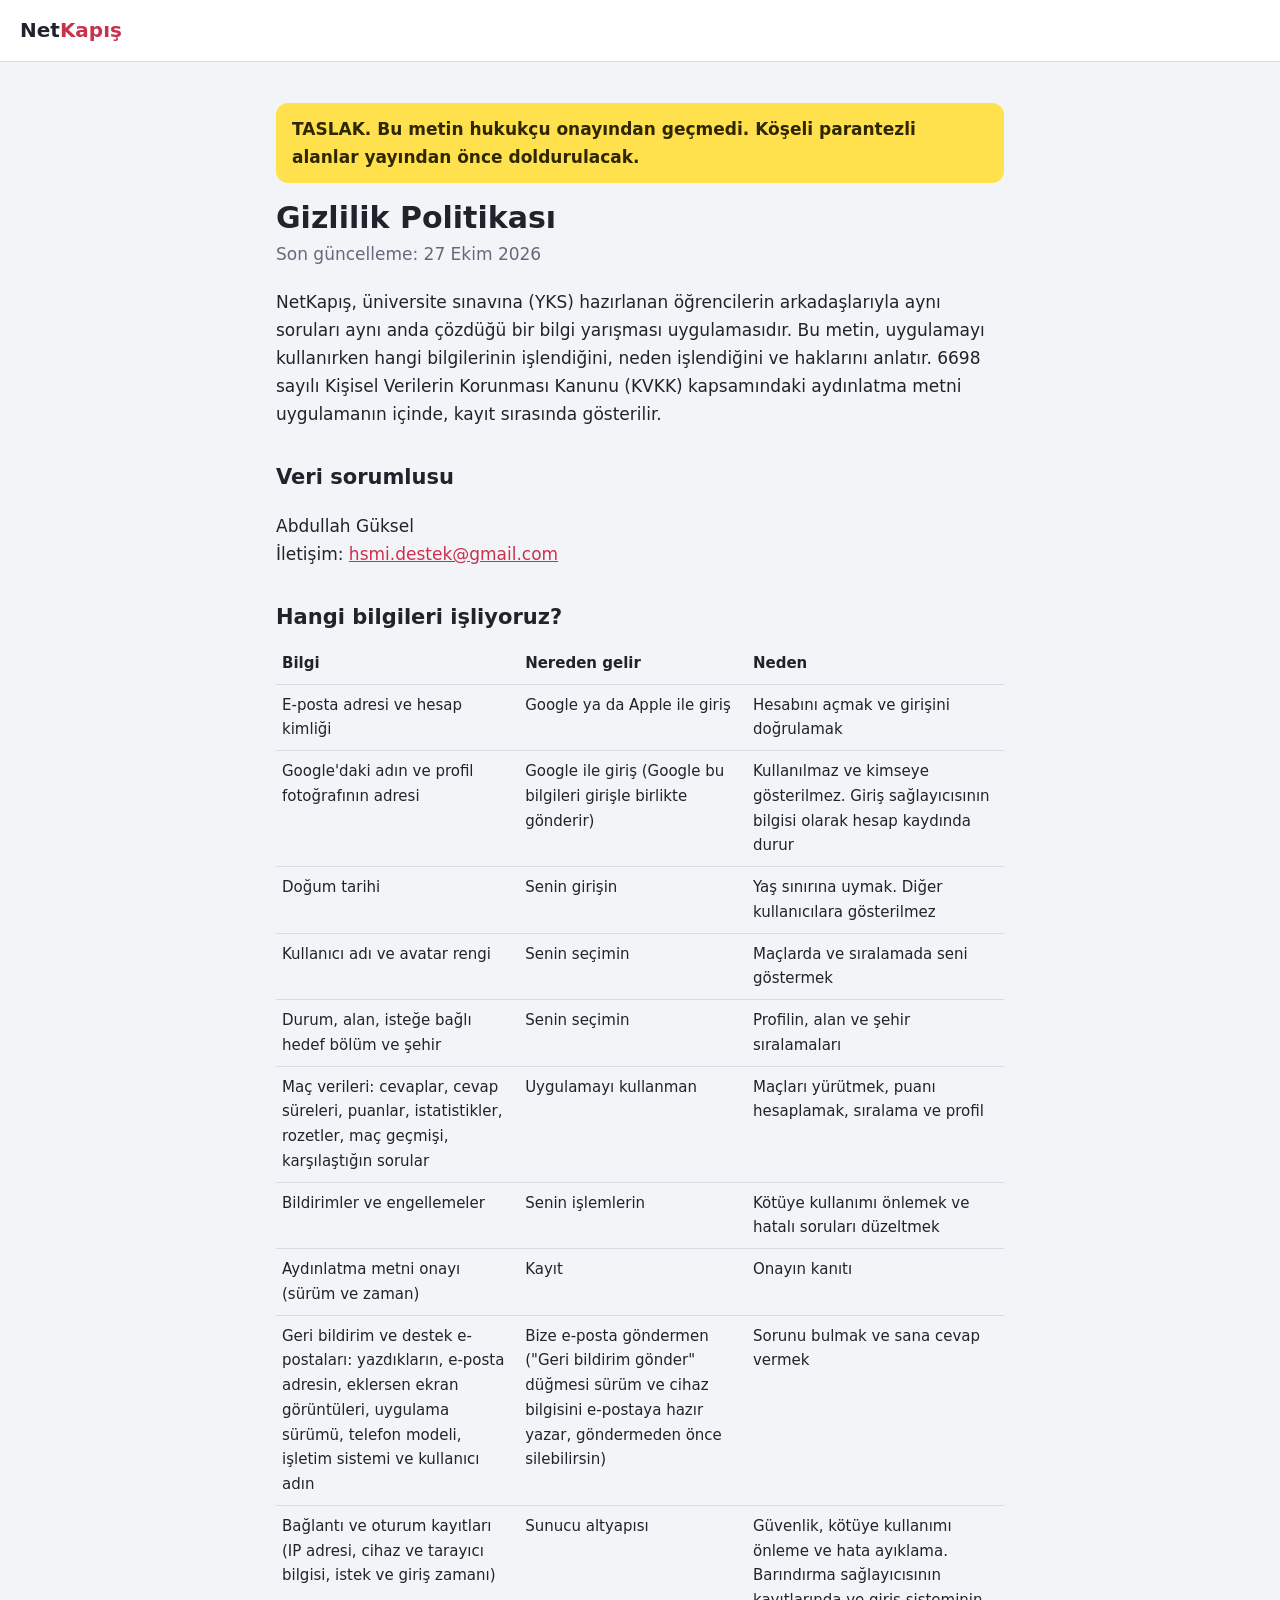
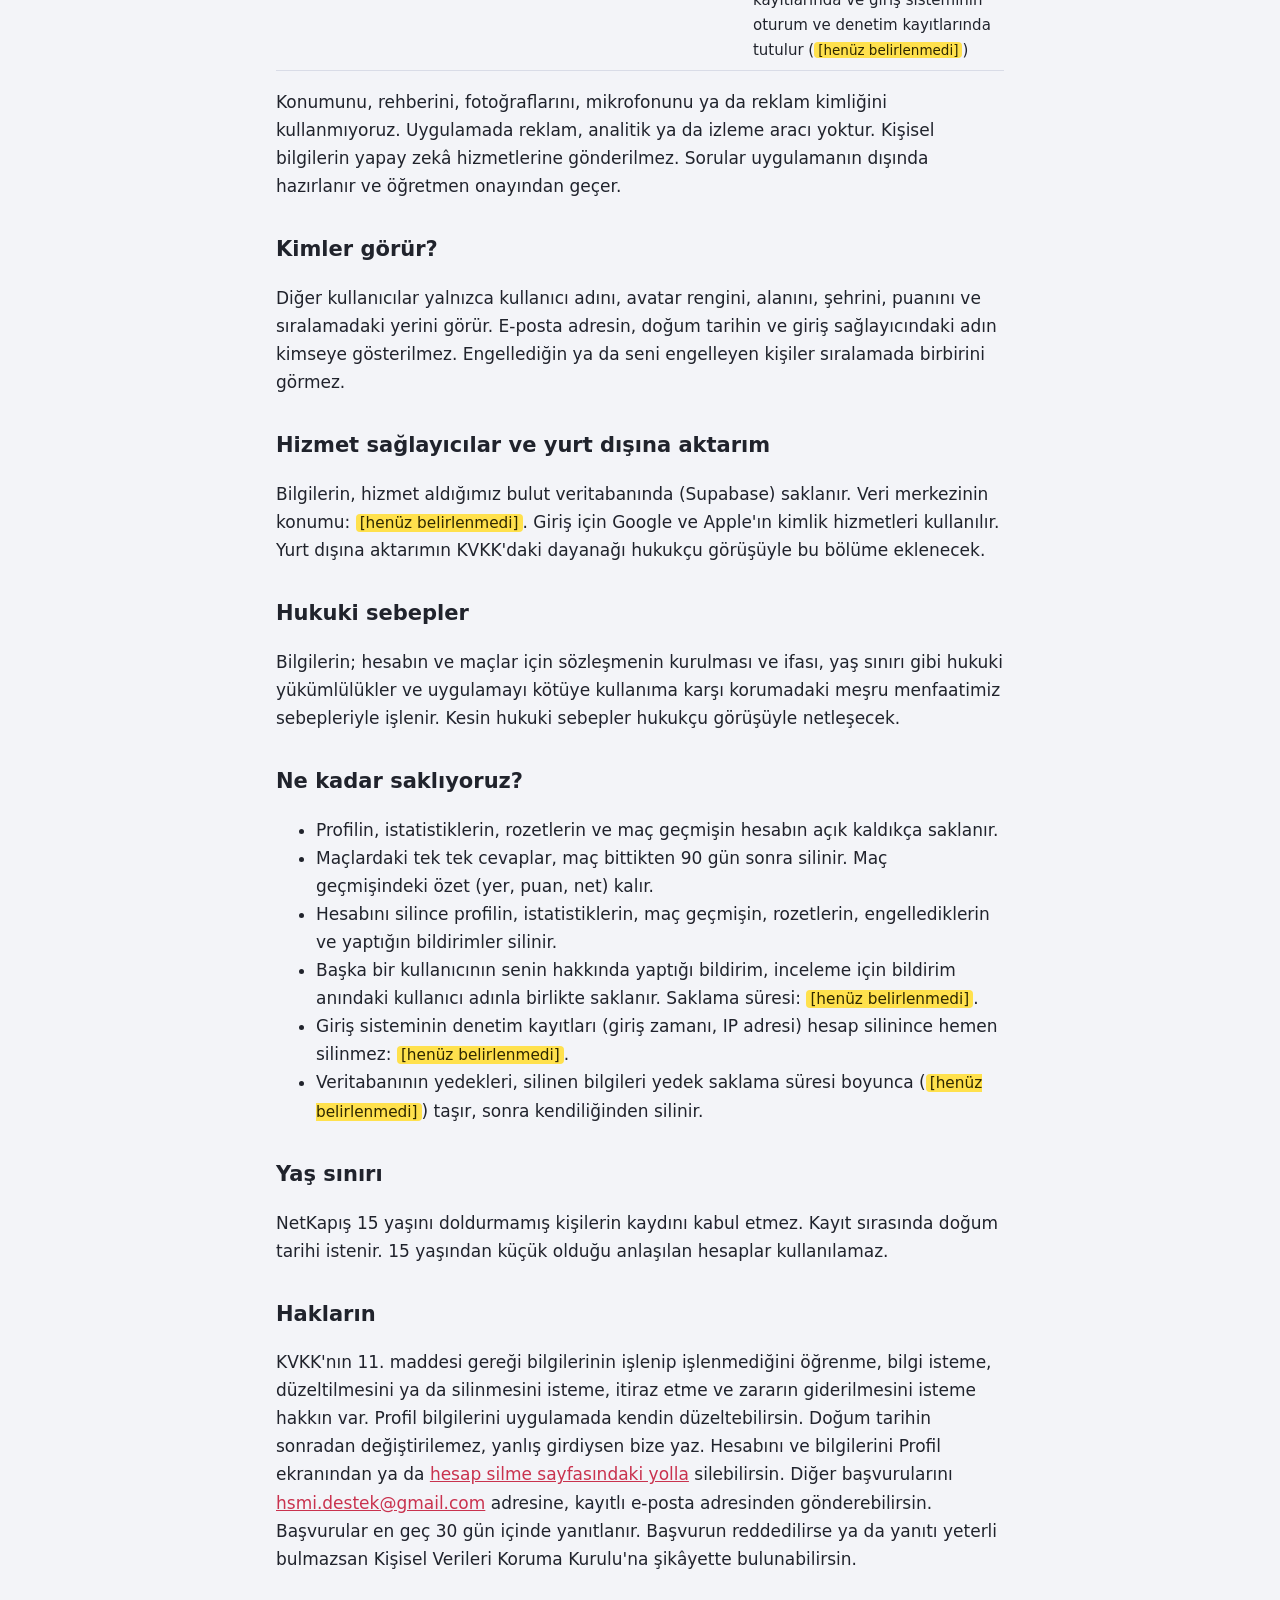
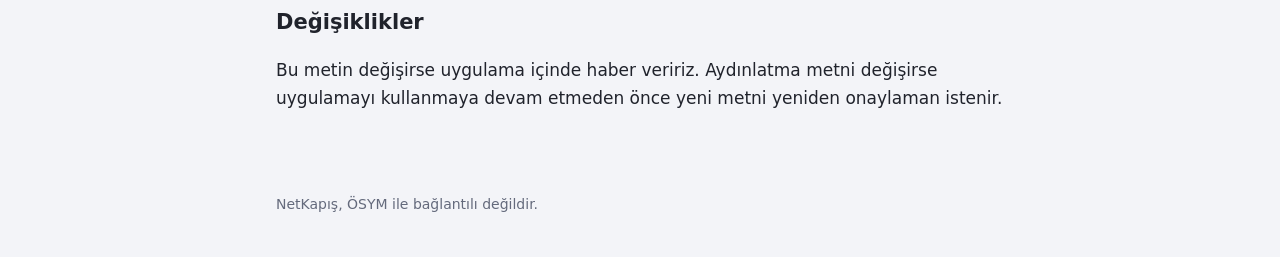
==== gizlilik.html @ 98bea541 "NetKapış yasal sayfaları: gizlilik politikası, kullanım koşulları, hesap silme (taslak)" ====
<!doctype html>
<html lang="tr">
  <head>
    <meta charset="utf-8" />
    <meta name="viewport" content="width=device-width, initial-scale=1" />
    <title>Gizlilik Politikası · NetKapış</title>
    <link rel="stylesheet" href="stil.css" />
  </head>
  <body>
    <header><a href="./">Net<span>Kapış</span></a></header>
    <main>
      <p class="taslak">TASLAK. Bu metin hukukçu onayından geçmedi. Köşeli parantezli alanlar yayından önce doldurulacak.</p>
      <h1>Gizlilik Politikası</h1>
      <p class="tarih">Son güncelleme: 27 Ekim 2026</p>

      <p>
        NetKapış, üniversite sınavına (YKS) hazırlanan öğrencilerin arkadaşlarıyla aynı soruları aynı anda çözdüğü bir bilgi
        yarışması uygulamasıdır. Bu metin, uygulamayı kullanırken hangi bilgilerinin işlendiğini, neden işlendiğini ve
        haklarını anlatır. 6698 sayılı Kişisel Verilerin Korunması Kanunu (KVKK) kapsamındaki aydınlatma metni uygulamanın
        içinde, kayıt sırasında gösterilir.
      </p>

      <h2>Veri sorumlusu</h2>
      <p>Abdullah Güksel<br />İletişim: <a href="mailto:hsmi.destek@gmail.com">hsmi.destek@gmail.com</a></p>

      <h2>Hangi bilgileri işliyoruz?</h2>
      <table>
        <tr><th>Bilgi</th><th>Nereden gelir</th><th>Neden</th></tr>
        <tr><td>E-posta adresi ve hesap kimliği</td><td>Google ya da Apple ile giriş</td><td>Hesabını açmak ve girişini doğrulamak</td></tr>
        <tr><td>Google'daki adın ve profil fotoğrafının adresi</td><td>Google ile giriş (Google bu bilgileri girişle birlikte gönderir)</td><td>Kullanılmaz ve kimseye gösterilmez. Giriş sağlayıcısının bilgisi olarak hesap kaydında durur</td></tr>
        <tr><td>Doğum tarihi</td><td>Senin girişin</td><td>Yaş sınırına uymak. Diğer kullanıcılara gösterilmez</td></tr>
        <tr><td>Kullanıcı adı ve avatar rengi</td><td>Senin seçimin</td><td>Maçlarda ve sıralamada seni göstermek</td></tr>
        <tr><td>Durum, alan, isteğe bağlı hedef bölüm ve şehir</td><td>Senin seçimin</td><td>Profilin, alan ve şehir sıralamaları</td></tr>
        <tr><td>Maç verileri: cevaplar, cevap süreleri, puanlar, istatistikler, rozetler, maç geçmişi, karşılaştığın sorular</td><td>Uygulamayı kullanman</td><td>Maçları yürütmek, puanı hesaplamak, sıralama ve profil</td></tr>
        <tr><td>Bildirimler ve engellemeler</td><td>Senin işlemlerin</td><td>Kötüye kullanımı önlemek ve hatalı soruları düzeltmek</td></tr>
        <tr><td>Aydınlatma metni onayı (sürüm ve zaman)</td><td>Kayıt</td><td>Onayın kanıtı</td></tr>
        <tr><td>Geri bildirim ve destek e-postaları: yazdıkların, e-posta adresin, eklersen ekran görüntüleri, uygulama sürümü, telefon modeli, işletim sistemi ve kullanıcı adın</td><td>Bize e-posta göndermen ("Geri bildirim gönder" düğmesi sürüm ve cihaz bilgisini e-postaya hazır yazar, göndermeden önce silebilirsin)</td><td>Sorunu bulmak ve sana cevap vermek</td></tr>
        <tr><td>Bağlantı ve oturum kayıtları (IP adresi, cihaz ve tarayıcı bilgisi, istek ve giriş zamanı)</td><td>Sunucu altyapısı</td><td>Güvenlik, kötüye kullanımı önleme ve hata ayıklama. Barındırma sağlayıcısının kayıtlarında ve giriş sisteminin oturum ve denetim kayıtlarında tutulur (<span class="eksik">[henüz belirlenmedi]</span>)</td></tr>
      </table>
      <p>
        Konumunu, rehberini, fotoğraflarını, mikrofonunu ya da reklam kimliğini kullanmıyoruz. Uygulamada reklam, analitik
        ya da izleme aracı yoktur. Kişisel bilgilerin yapay zekâ hizmetlerine gönderilmez. Sorular uygulamanın dışında
        hazırlanır ve öğretmen onayından geçer.
      </p>

      <h2>Kimler görür?</h2>
      <p>
        Diğer kullanıcılar yalnızca kullanıcı adını, avatar rengini, alanını, şehrini, puanını ve sıralamadaki yerini
        görür. E-posta adresin, doğum tarihin ve giriş sağlayıcındaki adın kimseye gösterilmez. Engellediğin ya da seni
        engelleyen kişiler sıralamada birbirini görmez.
      </p>

      <h2>Hizmet sağlayıcılar ve yurt dışına aktarım</h2>
      <p>
        Bilgilerin, hizmet aldığımız bulut veritabanında (Supabase) saklanır. Veri merkezinin konumu: <span class="eksik">[henüz belirlenmedi]</span>. Giriş
        için Google ve Apple'ın kimlik hizmetleri kullanılır. Yurt dışına aktarımın KVKK'daki dayanağı hukukçu görüşüyle bu
        bölüme eklenecek.
      </p>

      <h2>Hukuki sebepler</h2>
      <p>
        Bilgilerin; hesabın ve maçlar için sözleşmenin kurulması ve ifası, yaş sınırı gibi hukuki yükümlülükler ve
        uygulamayı kötüye kullanıma karşı korumadaki meşru menfaatimiz sebepleriyle işlenir. Kesin hukuki sebepler
        hukukçu görüşüyle netleşecek. 
      </p>

      <h2>Ne kadar saklıyoruz?</h2>
      <ul>
        <li>Profilin, istatistiklerin, rozetlerin ve maç geçmişin hesabın açık kaldıkça saklanır.</li>
        <li>Maçlardaki tek tek cevaplar, maç bittikten 90 gün sonra silinir. Maç geçmişindeki özet (yer, puan, net) kalır.</li>
        <li>Hesabını silince profilin, istatistiklerin, maç geçmişin, rozetlerin, engellediklerin ve yaptığın bildirimler silinir.</li>
        <li>
          Başka bir kullanıcının senin hakkında yaptığı bildirim, inceleme için bildirim anındaki kullanıcı adınla birlikte
          saklanır. Saklama süresi: <span class="eksik">[henüz belirlenmedi]</span>.
        </li>
        <li>Giriş sisteminin denetim kayıtları (giriş zamanı, IP adresi) hesap silinince hemen silinmez: <span class="eksik">[henüz belirlenmedi]</span>.</li>
        <li>Veritabanının yedekleri, silinen bilgileri yedek saklama süresi boyunca (<span class="eksik">[henüz belirlenmedi]</span>) taşır, sonra kendiliğinden silinir.</li>
      </ul>

      <h2>Yaş sınırı</h2>
      <p>
        NetKapış 15 yaşını doldurmamış kişilerin kaydını kabul etmez. Kayıt sırasında doğum tarihi istenir. 15 yaşından
        küçük olduğu anlaşılan hesaplar kullanılamaz.
      </p>

      <h2>Hakların</h2>
      <p>
        KVKK'nın 11. maddesi gereği bilgilerinin işlenip işlenmediğini öğrenme, bilgi isteme, düzeltilmesini ya da
        silinmesini isteme, itiraz etme ve zararın giderilmesini isteme hakkın var. Profil bilgilerini uygulamada kendin
        düzeltebilirsin. Doğum tarihin sonradan değiştirilemez, yanlış girdiysen bize yaz. Hesabını ve bilgilerini
        Profil ekranından ya da <a href="hesap-silme.html">hesap silme sayfasındaki yolla</a> silebilirsin. Diğer başvurularını <a href="mailto:hsmi.destek@gmail.com">hsmi.destek@gmail.com</a> adresine, kayıtlı
        e-posta adresinden gönderebilirsin. Başvurular en geç 30 gün içinde yanıtlanır. Başvurun reddedilirse ya da
        yanıtı yeterli bulmazsan Kişisel Verileri Koruma Kurulu'na şikâyette bulunabilirsin.
      </p>

      <h2>Değişiklikler</h2>
      <p>
        Bu metin değişirse uygulama içinde haber veririz. Aydınlatma metni değişirse uygulamayı kullanmaya devam etmeden
        önce yeni metni yeniden onaylaman istenir.
      </p>
    </main>
    <footer>NetKapış, ÖSYM ile bağlantılı değildir.</footer>
  </body>
</html>
---- stil.css ----
:root {
  --kagit: #f3f4f8;
  --yuzey: #ffffff;
  --cizgi: #d9dce7;
  --murekkep: #20232c;
  --soluk: #646a7c;
  --optik: #c9324e;
  --fosfor: #ffe14d;
  color-scheme: light dark;
}
@media (prefers-color-scheme: dark) {
  :root {
    --kagit: #13151b;
    --yuzey: #1b1e26;
    --cizgi: #2d3140;
    --murekkep: #eceef4;
    --soluk: #9aa0b3;
    --optik: #ff6f86;
  }
}
* {
  box-sizing: border-box;
}
body {
  margin: 0;
  background: var(--kagit);
  color: var(--murekkep);
  font: 17px/1.65 system-ui, -apple-system, 'Segoe UI', Roboto, sans-serif;
}
header {
  background: var(--yuzey);
  border-bottom: 1px solid var(--cizgi);
  padding: 14px 20px;
}
header a {
  color: inherit;
  text-decoration: none;
  font-weight: 800;
  font-size: 20px;
}
header a span {
  color: var(--optik);
}
main {
  max-width: 760px;
  margin: 0 auto;
  padding: 24px 16px 64px;
}
h1 {
  font-size: 30px;
  line-height: 1.2;
  margin: 8px 0 4px;
}
h2 {
  font-size: 21px;
  margin: 32px 0 8px;
}
.tarih {
  color: var(--soluk);
  margin: 0 0 20px;
}
.taslak {
  background: var(--fosfor);
  color: #2e2700;
  border-radius: 12px;
  padding: 12px 16px;
  font-weight: 600;
}
table {
  width: 100%;
  border-collapse: collapse;
  font-size: 15px;
}
th,
td {
  text-align: left;
  vertical-align: top;
  border-bottom: 1px solid var(--cizgi);
  padding: 8px 6px;
}
a {
  color: var(--optik);
}
footer {
  max-width: 760px;
  margin: 0 auto;
  padding: 0 16px 40px;
  color: var(--soluk);
  font-size: 14px;
}

.eksik {
  background: var(--fosfor);
  color: #2e2700;
  border-radius: 4px;
  padding: 0 4px;
  font-size: 0.9em;
}
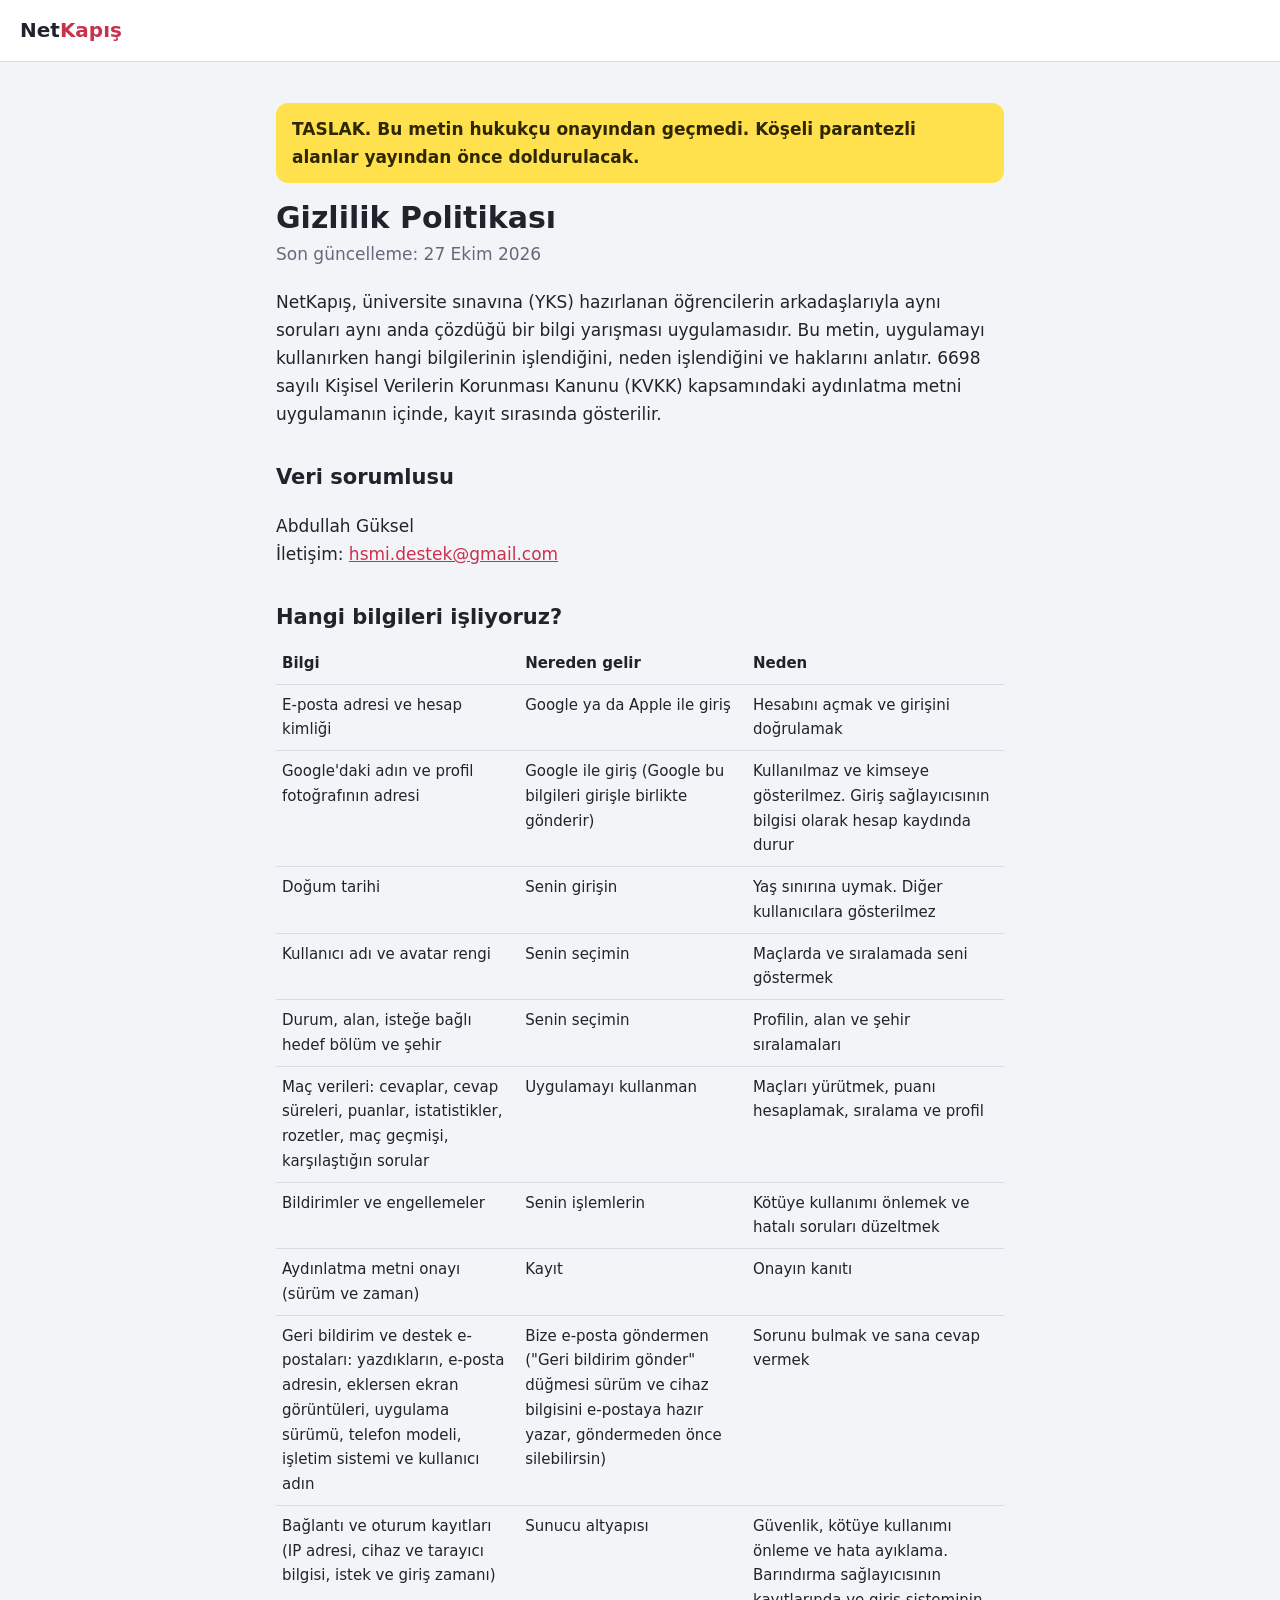
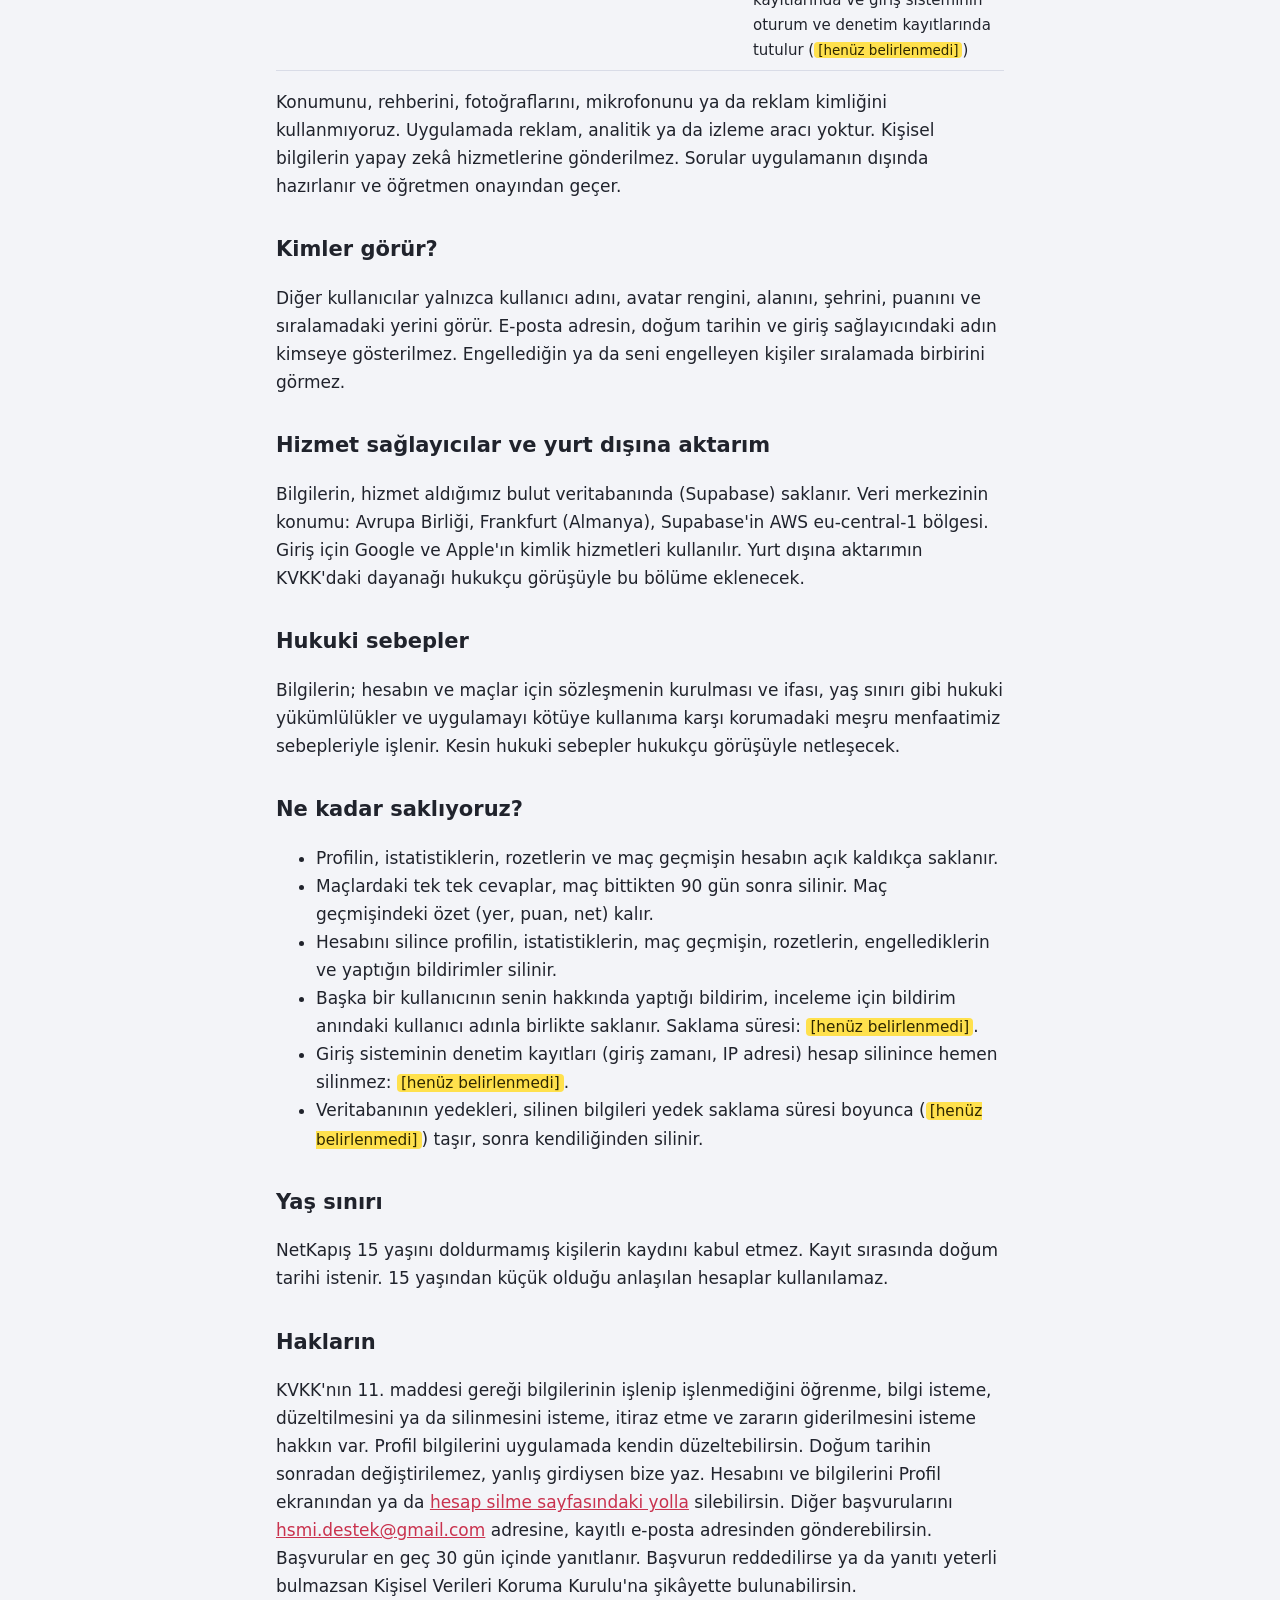
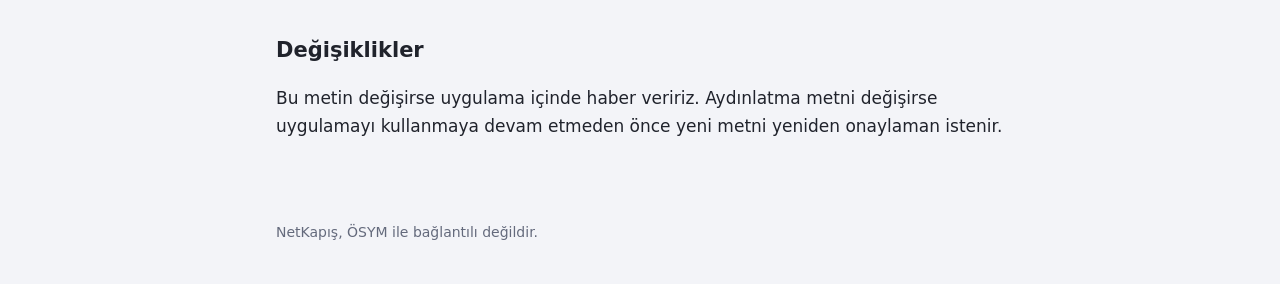
==== commit d201d5e6: "Gizlilik politikası: veri merkezi eklendi (Frankfurt)" ====
--- a/gizlilik.html
+++ b/gizlilik.html
@@ -52,7 +52,7 @@
 
       <h2>Hizmet sağlayıcılar ve yurt dışına aktarım</h2>
       <p>
-        Bilgilerin, hizmet aldığımız bulut veritabanında (Supabase) saklanır. Veri merkezinin konumu: <span class="eksik">[henüz belirlenmedi]</span>. Giriş
+        Bilgilerin, hizmet aldığımız bulut veritabanında (Supabase) saklanır. Veri merkezinin konumu: Avrupa Birliği, Frankfurt (Almanya), Supabase'in AWS eu-central-1 bölgesi. Giriş
         için Google ve Apple'ın kimlik hizmetleri kullanılır. Yurt dışına aktarımın KVKK'daki dayanağı hukukçu görüşüyle bu
         bölüme eklenecek.
       </p>
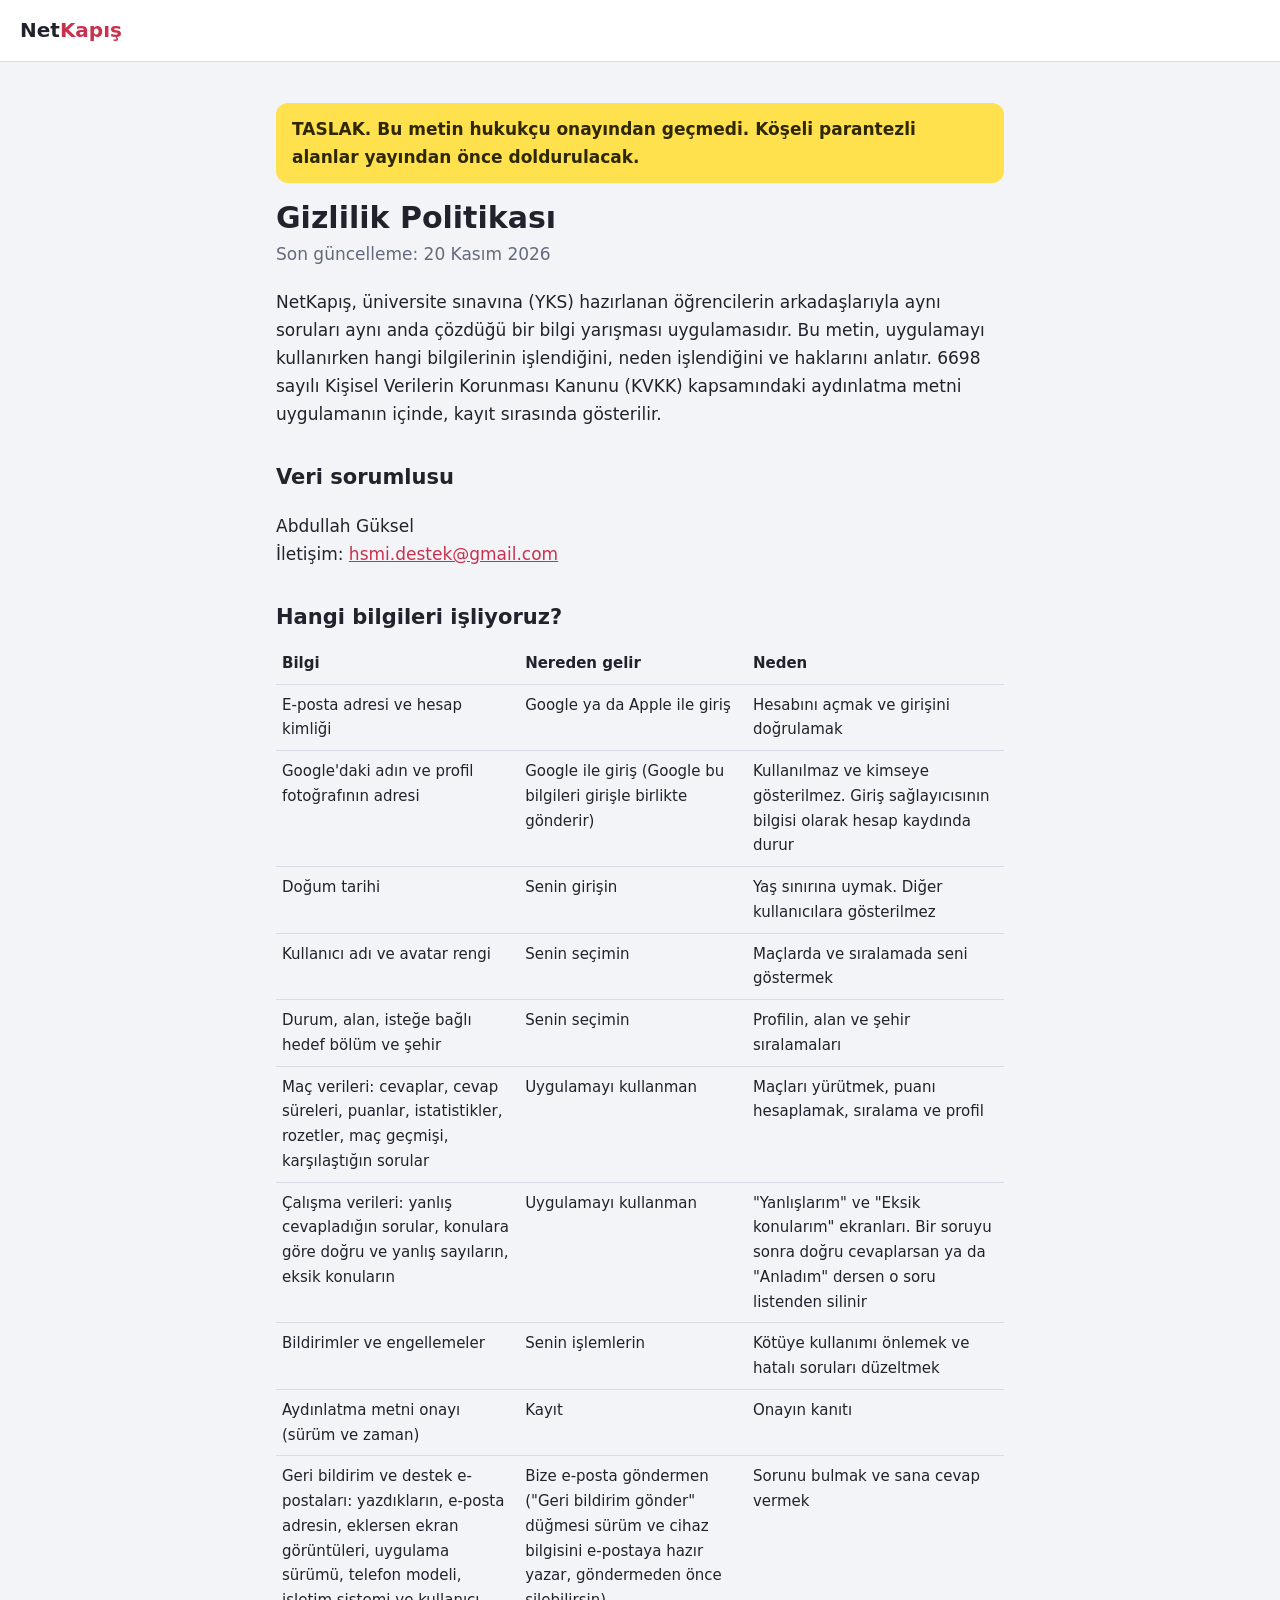
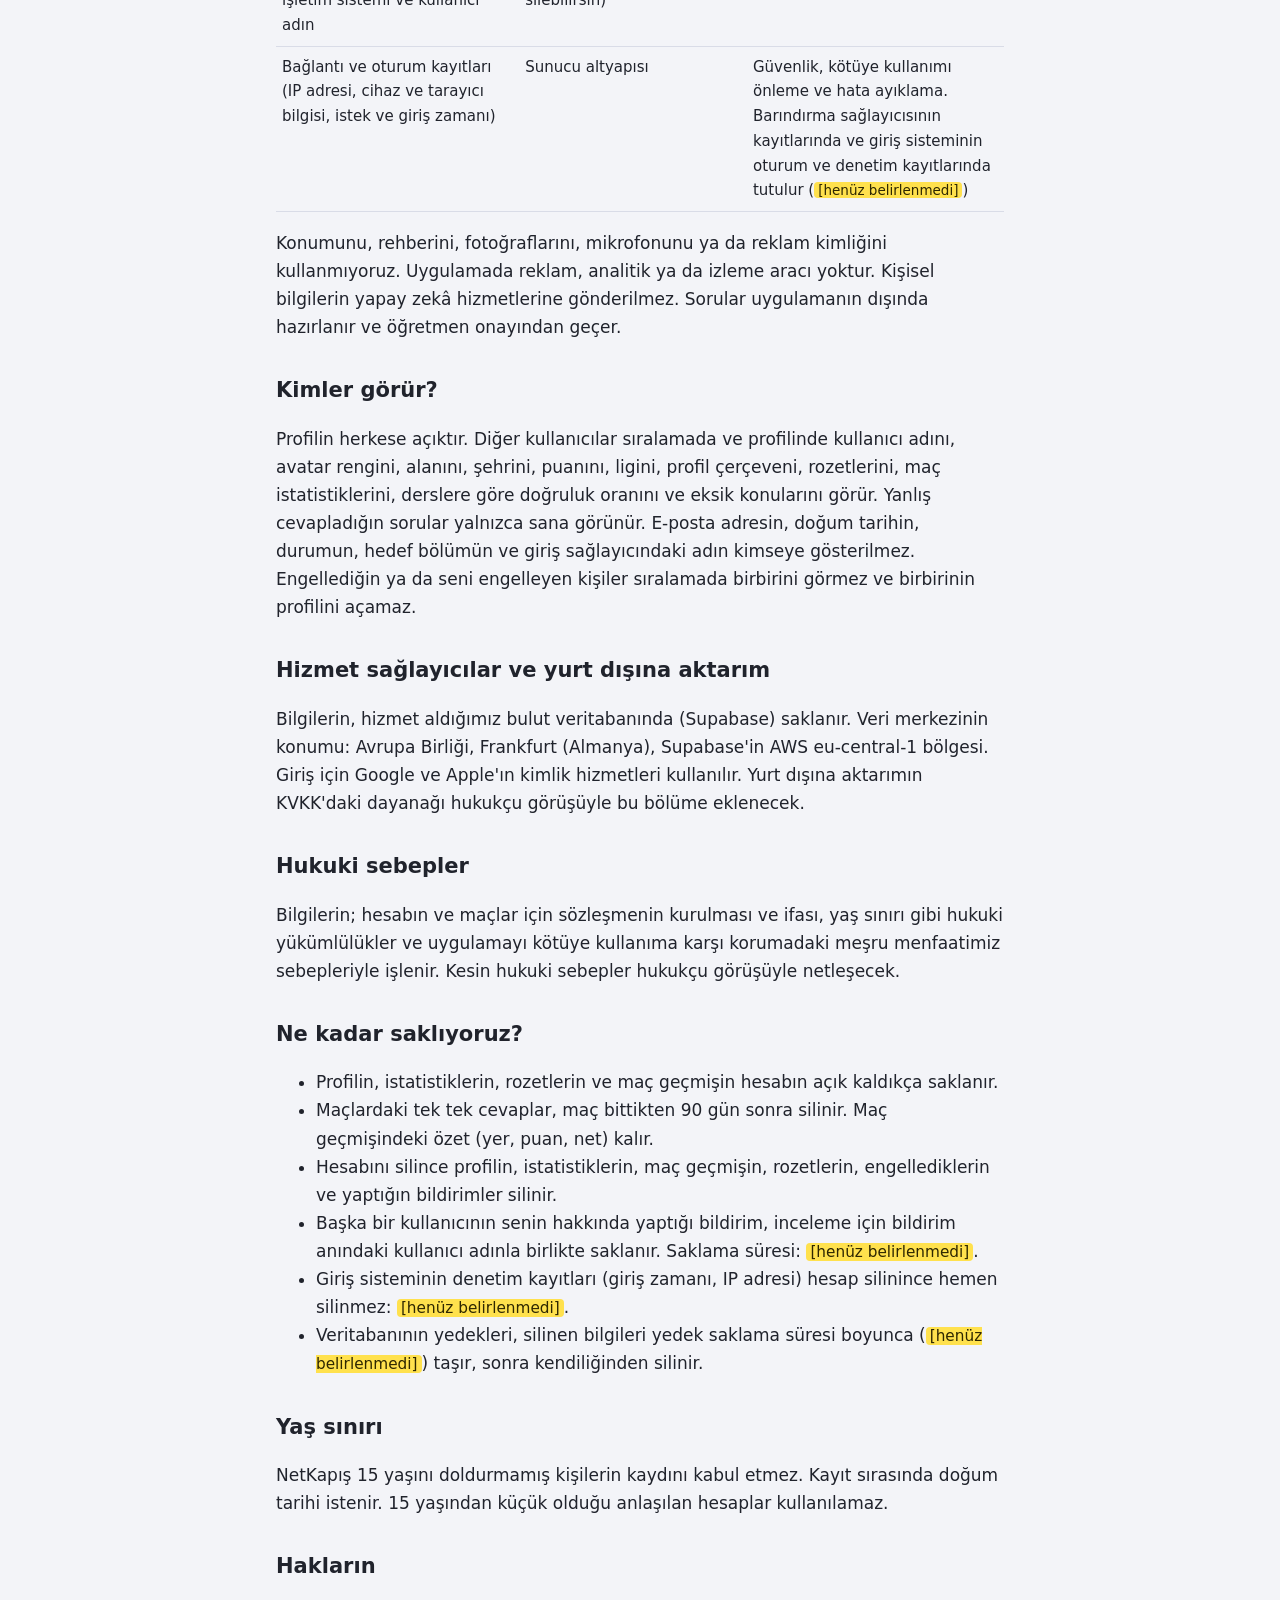
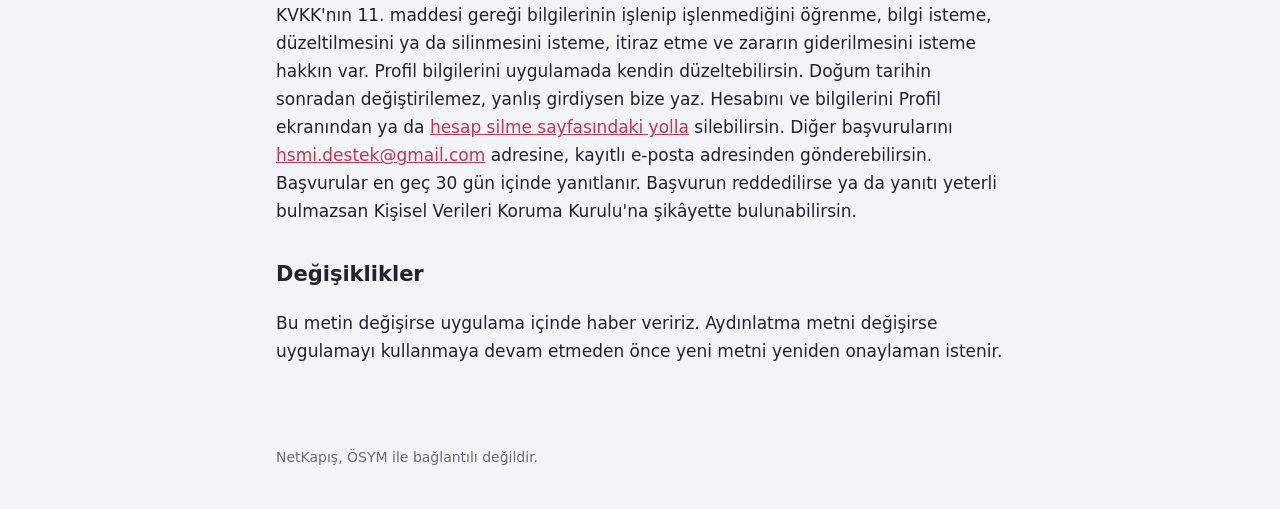
==== commit f2626058: "Gizlilik politikası: açık profil, yanlışlar ve konu durumu" ====
--- a/gizlilik.html
+++ b/gizlilik.html
@@ -11,7 +11,7 @@
     <main>
       <p class="taslak">TASLAK. Bu metin hukukçu onayından geçmedi. Köşeli parantezli alanlar yayından önce doldurulacak.</p>
       <h1>Gizlilik Politikası</h1>
-      <p class="tarih">Son güncelleme: 27 Ekim 2026</p>
+      <p class="tarih">Son güncelleme: 20 Kasım 2026</p>
 
       <p>
         NetKapış, üniversite sınavına (YKS) hazırlanan öğrencilerin arkadaşlarıyla aynı soruları aynı anda çözdüğü bir bilgi
@@ -32,6 +32,7 @@
         <tr><td>Kullanıcı adı ve avatar rengi</td><td>Senin seçimin</td><td>Maçlarda ve sıralamada seni göstermek</td></tr>
         <tr><td>Durum, alan, isteğe bağlı hedef bölüm ve şehir</td><td>Senin seçimin</td><td>Profilin, alan ve şehir sıralamaları</td></tr>
         <tr><td>Maç verileri: cevaplar, cevap süreleri, puanlar, istatistikler, rozetler, maç geçmişi, karşılaştığın sorular</td><td>Uygulamayı kullanman</td><td>Maçları yürütmek, puanı hesaplamak, sıralama ve profil</td></tr>
+        <tr><td>Çalışma verileri: yanlış cevapladığın sorular, konulara göre doğru ve yanlış sayıların, eksik konuların</td><td>Uygulamayı kullanman</td><td>"Yanlışlarım" ve "Eksik konularım" ekranları. Bir soruyu sonra doğru cevaplarsan ya da "Anladım" dersen o soru listenden silinir</td></tr>
         <tr><td>Bildirimler ve engellemeler</td><td>Senin işlemlerin</td><td>Kötüye kullanımı önlemek ve hatalı soruları düzeltmek</td></tr>
         <tr><td>Aydınlatma metni onayı (sürüm ve zaman)</td><td>Kayıt</td><td>Onayın kanıtı</td></tr>
         <tr><td>Geri bildirim ve destek e-postaları: yazdıkların, e-posta adresin, eklersen ekran görüntüleri, uygulama sürümü, telefon modeli, işletim sistemi ve kullanıcı adın</td><td>Bize e-posta göndermen ("Geri bildirim gönder" düğmesi sürüm ve cihaz bilgisini e-postaya hazır yazar, göndermeden önce silebilirsin)</td><td>Sorunu bulmak ve sana cevap vermek</td></tr>
@@ -45,9 +46,11 @@
 
       <h2>Kimler görür?</h2>
       <p>
-        Diğer kullanıcılar yalnızca kullanıcı adını, avatar rengini, alanını, şehrini, puanını ve sıralamadaki yerini
-        görür. E-posta adresin, doğum tarihin ve giriş sağlayıcındaki adın kimseye gösterilmez. Engellediğin ya da seni
-        engelleyen kişiler sıralamada birbirini görmez.
+        Profilin herkese açıktır. Diğer kullanıcılar sıralamada ve profilinde kullanıcı adını, avatar rengini, alanını,
+        şehrini, puanını, ligini, profil çerçeveni, rozetlerini, maç istatistiklerini, derslere göre doğruluk oranını ve
+        eksik konularını görür. Yanlış cevapladığın sorular yalnızca sana görünür. E-posta adresin, doğum tarihin, durumun,
+        hedef bölümün ve giriş sağlayıcındaki adın kimseye gösterilmez. Engellediğin ya da seni engelleyen kişiler
+        sıralamada birbirini görmez ve birbirinin profilini açamaz.
       </p>
 
       <h2>Hizmet sağlayıcılar ve yurt dışına aktarım</h2>
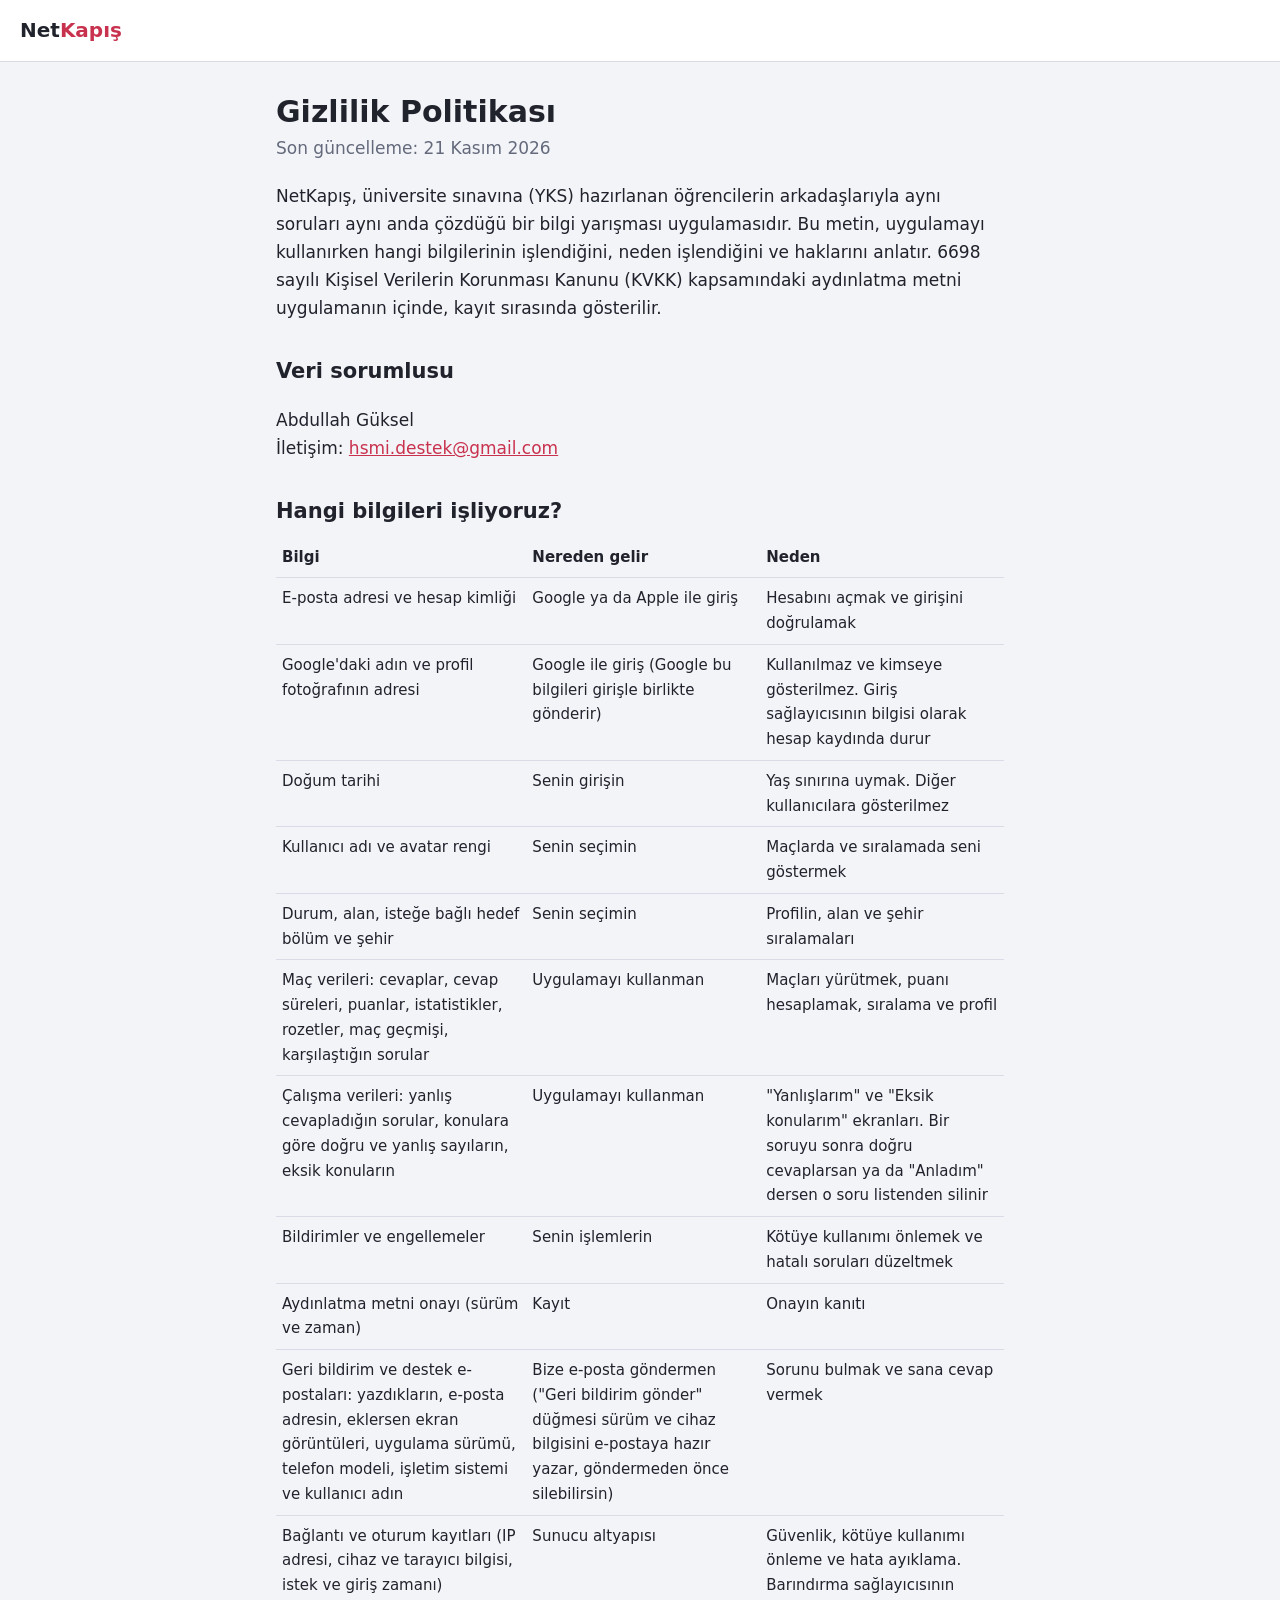
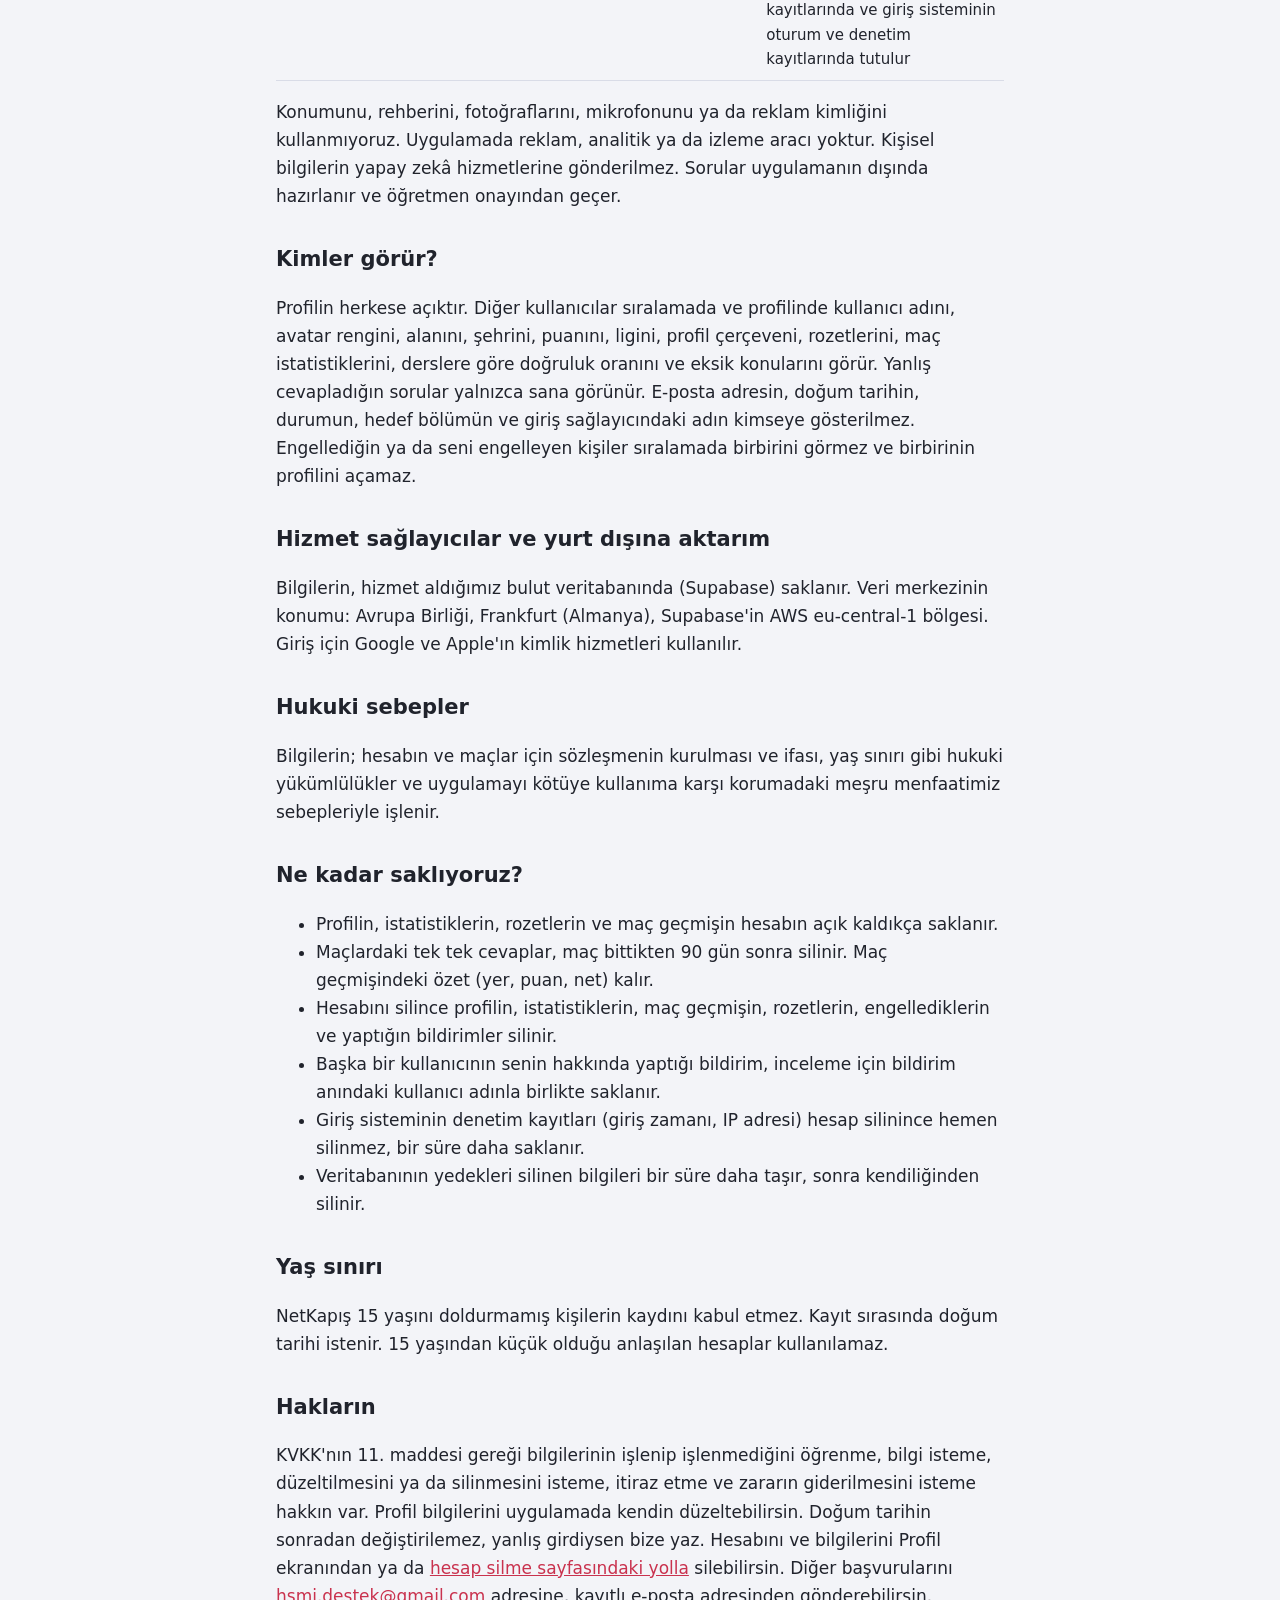
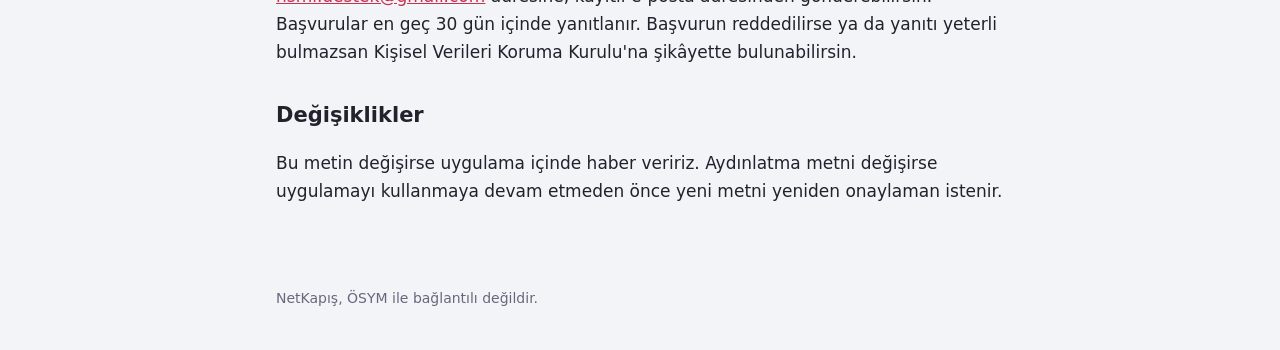
==== commit 673a267d: "Yasal sayfalar: taslak notları ve belirlenmemiş alanlar kaldırıldı" ====
--- a/gizlilik.html
+++ b/gizlilik.html
@@ -9,9 +9,8 @@
   <body>
     <header><a href="./">Net<span>Kapış</span></a></header>
     <main>
-      <p class="taslak">TASLAK. Bu metin hukukçu onayından geçmedi. Köşeli parantezli alanlar yayından önce doldurulacak.</p>
       <h1>Gizlilik Politikası</h1>
-      <p class="tarih">Son güncelleme: 20 Kasım 2026</p>
+      <p class="tarih">Son güncelleme: 21 Kasım 2026</p>
 
       <p>
         NetKapış, üniversite sınavına (YKS) hazırlanan öğrencilerin arkadaşlarıyla aynı soruları aynı anda çözdüğü bir bilgi
@@ -36,7 +35,7 @@
         <tr><td>Bildirimler ve engellemeler</td><td>Senin işlemlerin</td><td>Kötüye kullanımı önlemek ve hatalı soruları düzeltmek</td></tr>
         <tr><td>Aydınlatma metni onayı (sürüm ve zaman)</td><td>Kayıt</td><td>Onayın kanıtı</td></tr>
         <tr><td>Geri bildirim ve destek e-postaları: yazdıkların, e-posta adresin, eklersen ekran görüntüleri, uygulama sürümü, telefon modeli, işletim sistemi ve kullanıcı adın</td><td>Bize e-posta göndermen ("Geri bildirim gönder" düğmesi sürüm ve cihaz bilgisini e-postaya hazır yazar, göndermeden önce silebilirsin)</td><td>Sorunu bulmak ve sana cevap vermek</td></tr>
-        <tr><td>Bağlantı ve oturum kayıtları (IP adresi, cihaz ve tarayıcı bilgisi, istek ve giriş zamanı)</td><td>Sunucu altyapısı</td><td>Güvenlik, kötüye kullanımı önleme ve hata ayıklama. Barındırma sağlayıcısının kayıtlarında ve giriş sisteminin oturum ve denetim kayıtlarında tutulur (<span class="eksik">[henüz belirlenmedi]</span>)</td></tr>
+        <tr><td>Bağlantı ve oturum kayıtları (IP adresi, cihaz ve tarayıcı bilgisi, istek ve giriş zamanı)</td><td>Sunucu altyapısı</td><td>Güvenlik, kötüye kullanımı önleme ve hata ayıklama. Barındırma sağlayıcısının kayıtlarında ve giriş sisteminin oturum ve denetim kayıtlarında tutulur</td></tr>
       </table>
       <p>
         Konumunu, rehberini, fotoğraflarını, mikrofonunu ya da reklam kimliğini kullanmıyoruz. Uygulamada reklam, analitik
@@ -56,15 +55,13 @@
       <h2>Hizmet sağlayıcılar ve yurt dışına aktarım</h2>
       <p>
         Bilgilerin, hizmet aldığımız bulut veritabanında (Supabase) saklanır. Veri merkezinin konumu: Avrupa Birliği, Frankfurt (Almanya), Supabase'in AWS eu-central-1 bölgesi. Giriş
-        için Google ve Apple'ın kimlik hizmetleri kullanılır. Yurt dışına aktarımın KVKK'daki dayanağı hukukçu görüşüyle bu
-        bölüme eklenecek.
+        için Google ve Apple'ın kimlik hizmetleri kullanılır.
       </p>
 
       <h2>Hukuki sebepler</h2>
       <p>
         Bilgilerin; hesabın ve maçlar için sözleşmenin kurulması ve ifası, yaş sınırı gibi hukuki yükümlülükler ve
-        uygulamayı kötüye kullanıma karşı korumadaki meşru menfaatimiz sebepleriyle işlenir. Kesin hukuki sebepler
-        hukukçu görüşüyle netleşecek. 
+        uygulamayı kötüye kullanıma karşı korumadaki meşru menfaatimiz sebepleriyle işlenir.
       </p>
 
       <h2>Ne kadar saklıyoruz?</h2>
@@ -74,10 +71,10 @@
         <li>Hesabını silince profilin, istatistiklerin, maç geçmişin, rozetlerin, engellediklerin ve yaptığın bildirimler silinir.</li>
         <li>
           Başka bir kullanıcının senin hakkında yaptığı bildirim, inceleme için bildirim anındaki kullanıcı adınla birlikte
-          saklanır. Saklama süresi: <span class="eksik">[henüz belirlenmedi]</span>.
+          saklanır.
         </li>
-        <li>Giriş sisteminin denetim kayıtları (giriş zamanı, IP adresi) hesap silinince hemen silinmez: <span class="eksik">[henüz belirlenmedi]</span>.</li>
-        <li>Veritabanının yedekleri, silinen bilgileri yedek saklama süresi boyunca (<span class="eksik">[henüz belirlenmedi]</span>) taşır, sonra kendiliğinden silinir.</li>
+        <li>Giriş sisteminin denetim kayıtları (giriş zamanı, IP adresi) hesap silinince hemen silinmez, bir süre daha saklanır.</li>
+        <li>Veritabanının yedekleri silinen bilgileri bir süre daha taşır, sonra kendiliğinden silinir.</li>
       </ul>
 
       <h2>Yaş sınırı</h2>
